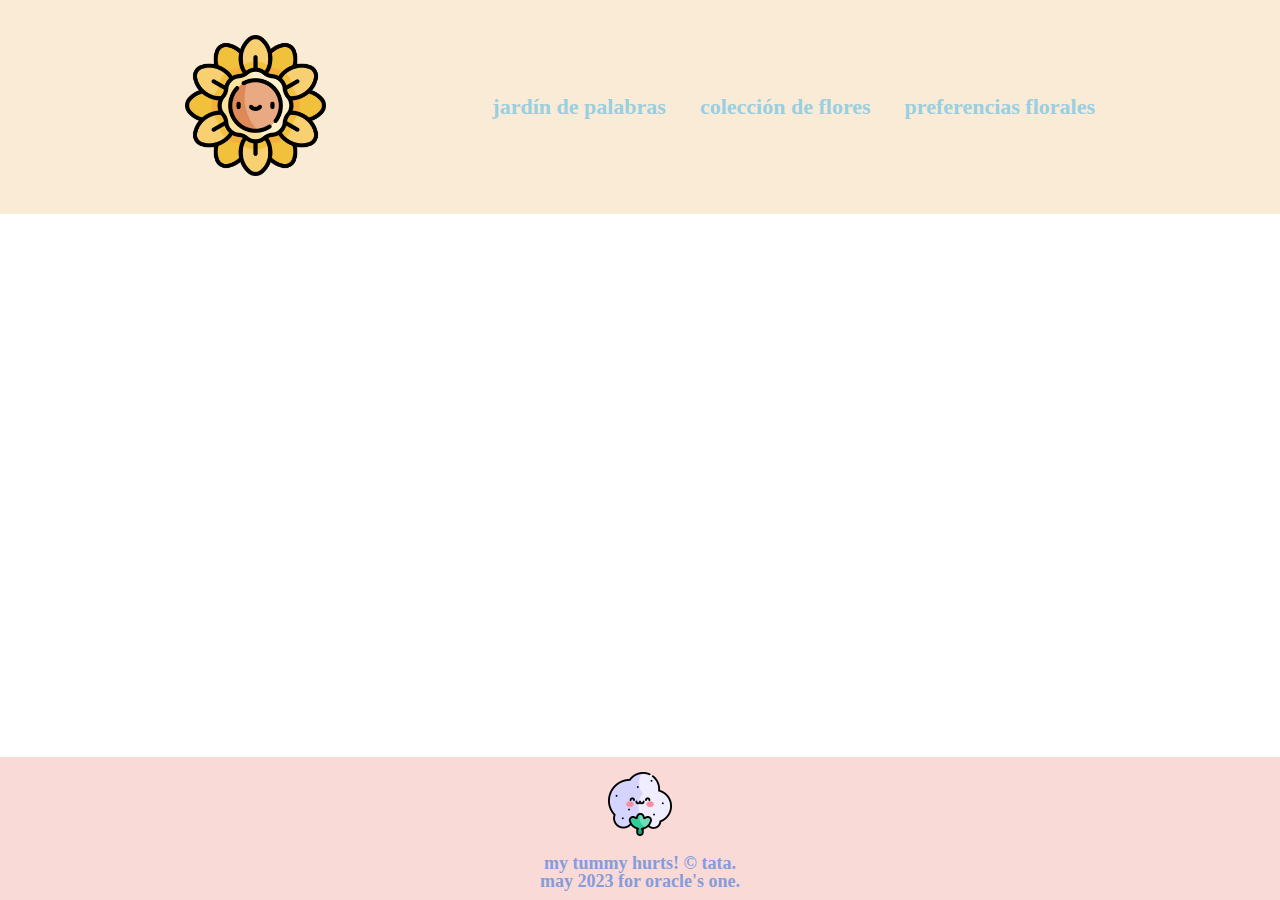
==== pages/flower-selection.html @ 137d4e00 "feat: Update page names and add new page." ====
<!DOCTYPE html>
<html lang="en">
    <head>
        <meta charset="UTF-8">
        <meta http-equiv="X-UA-Compatible" content="IE=edge">
        <meta name="viewport" content="width=device-width, initial-scale=1.0">
        <link rel="stylesheet" href="../styles/reset.css">
        <link rel="stylesheet" href="../styles/style.css">
    <title>Preferencias Florales</title>
</head>
<body>
    <header>
        <div class="box">
            <h1>
                <img id="sunflower" src="../images/sunflower.png" alt="Digital drawing of an adorable sunflower with a shy,
            smiling face in its center, radiating warmth.">
            </h1>
            <nav>
                <ul>
                    <li>
                        <a href="../pages/poetry-corner.html">Jardín de Palabras</a>
                    </li>
                    <li>
                        <a href="../pages/blossom-collection.html">Colección de Flores</a>
                    </li>
                    <li>
                        <a href="../pages/flower-selection.html">Preferencias Florales</a>
                    </li>
                </ul>
            </nav>
        </div>
    </header>
    <footer>
        <img src="../images/cotton.png" alt="Digital drawing of a cotton flower, blushing and nestled in fluffy, 
    cloud-like texture. Its playful smile adds whimsy and charm to the delicate beauty and coziness.">
        <p>My tummy hurts! © Tata.</p>
        <p>May 2023 for Oracle's ONE.</p>
    </footer>
</body>
</html>
---- styles/style.css ----
body {
    background-color: #ffffff;
}

header {
    background-color: #faebd7;
    padding: 20px 0;
}

#sunflower {
    width: 15%;
    height: auto;
}

.box {
    position: relative;
    width: 940px;
    margin: 0 auto;
}

nav {
    position: absolute;
    top: 50%;
    transform: translateY(-50%);
    right: 0;
}

nav li {
    display: inline;
    margin: 15px 15px 15px 15px;
}

nav a {
    color: #99cfe0;
    font-size: 22px;
    font-weight: bold;
    text-decoration: none;
    text-transform: lowercase;
}

nav a:hover {
    color: #86c5da;
}

nav a:active {
    color: #72bcd4;
}

img {
    width: 25%;
    padding: 15px;
}

.flowers {
    width: 940px;
    margin: 0 auto;
    padding: 80px 50px;
    height: 375px;
}

.flowers li {
    display: inline-block;
    text-align: center;
    width: 30%;
    vertical-align: top;
    margin: 0 1.5%;
    padding: 30px 20px;
    box-sizing: border-box;
    height: 100%;
    border-color: #add8e6;
    border-width: 2px;
    border-style: solid;
    border-radius: 10px;
}

.flowers li:hover {
    background-color: #add8e6;
}

.flowers li:hover h2 {
    color: #ffffff;
}

.flowers li:active {
    background-color: #86c5da;
}

.flowers h2 {
    color: #86dac4;
    font-size: 30px;
    font-weight: bold;
    text-transform: lowercase;
}

.song {
    color: #86dac4;
    font-size: 18px;
    font-weight: bold;
    text-transform: lowercase;
    margin: 10px;
}

.flowers li:hover .song {
    color: #ffffff;
}

.flower-description {
    font-weight: bold;
    color: #ffd289;
    text-transform: lowercase;
}

.flowers li:hover .flower-description {
    color: #ffffff;
}

.poem {
    width: 650px;
    margin: 0 auto;
    text-align: center;
    text-transform: lowercase;
}

.poem h2 {
    font-size: 22px;
    font-weight: bolder;
    color: #91c3ff;
}

.poem h3 {
    font-size: 20px;
    font-weight: bolder;
    color: #9791ff;
}

.poem p {
    font-size: 18px;
    font-weight: bold;
    color: #ff9789;
    padding: 15px;
}

.poem img {
    padding-top: 35px;
}

.right-aligned-text {
    text-align: right;
}

.left-aligned-text {
    text-align: left;
}

.title {
    padding: 30px;
}

footer {
    background-color: #fadad7;
    text-align: center;
    position: fixed;
    bottom: 0;
    padding-bottom: 10px;
    width: 100%;
}

footer img {
    width: 5%;
}

footer p {
    color: #869cda;
    font-size: 18px;
    font-weight: bold;
    text-transform: lowercase;
}
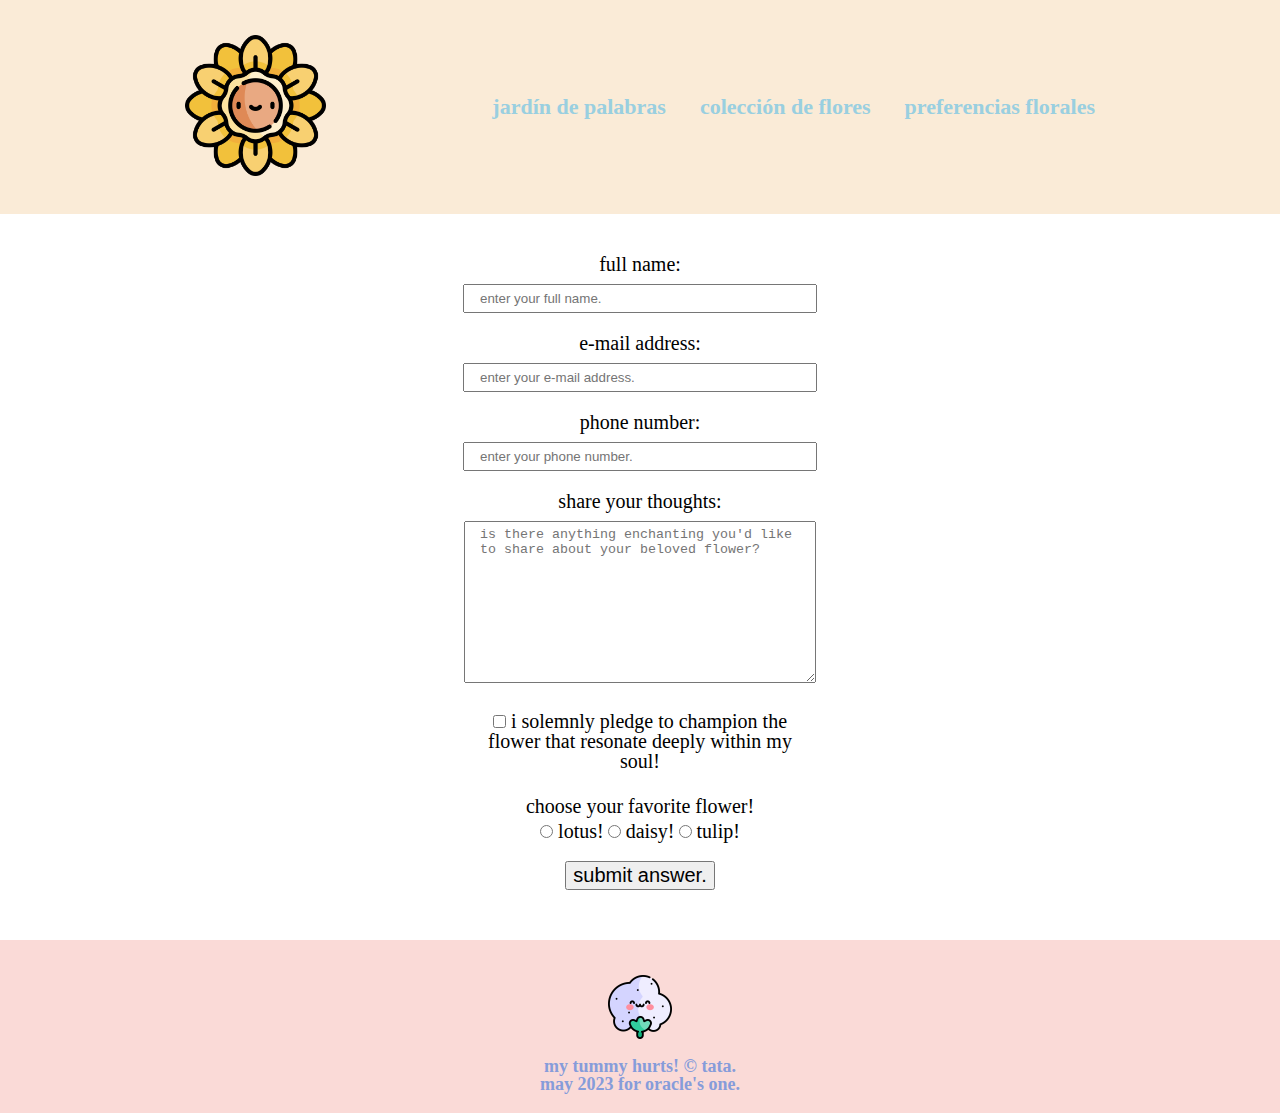
==== commit f49ab322: "feat: Add flower-selection page and initial styling." ====
--- a/pages/flower-selection.html
+++ b/pages/flower-selection.html
@@ -1,13 +1,15 @@
 <!DOCTYPE html>
 <html lang="en">
-    <head>
-        <meta charset="UTF-8">
-        <meta http-equiv="X-UA-Compatible" content="IE=edge">
-        <meta name="viewport" content="width=device-width, initial-scale=1.0">
-        <link rel="stylesheet" href="../styles/reset.css">
-        <link rel="stylesheet" href="../styles/style.css">
+
+<head>
+    <meta charset="UTF-8">
+    <meta http-equiv="X-UA-Compatible" content="IE=edge">
+    <meta name="viewport" content="width=device-width, initial-scale=1.0">
+    <link rel="stylesheet" href="../styles/reset.css">
+    <link rel="stylesheet" href="../styles/style.css">
     <title>Preferencias Florales</title>
 </head>
+
 <body>
     <header>
         <div class="box">
@@ -30,6 +32,45 @@
             </nav>
         </div>
     </header>
+    <main>
+        <div class="form-container">
+            <form action="">
+                <label for="full-name-input">Full Name:</label>
+                <input type="text" name="full-name" id="full-name-input" class="standard-input"
+                    placeholder="Enter your full name.">
+
+                <label for="email-input">E-mail Address:</label>
+                <input type="email" name="email" id="email-input" placeholder="Enter your e-mail address."
+                    class="standard-input">
+
+                <label for="phone-number-input">Phone Number:</label>
+                <input type="tel" name="phone-number" id="phone-number-input" placeholder="Enter your phone number."
+                    class="standard-input">
+
+                <label for="message-input">Share Your Thoughts:</label>
+                <textarea name="message" id="message-input" cols="30" rows="10" class="standard-input"
+                    placeholder="Is there anything enchanting you'd like to share about your beloved flower?"></textarea>
+
+                <label for="favorite-flower-input" class="custom-checkbox-text"><input type="checkbox"
+                        name="favorite-flowers" id="favorite-flower-input" value="favorite-flowers"
+                        class="custom-checkbox">I solemnly pledge to champion the flower that
+                    resonate deeply within my
+                    soul!</label>
+
+                <div id="flowers-radio">
+                    <p>Choose your favorite flower!</p>
+                    <label for="lotus"><input type="radio" name="flower" id="lotus" value="favorite-flower-1"
+                            class="custom-radio">Lotus!</label>
+                    <label for="daisy"><input type="radio" name="flower" id="daisy" value="favorite-flower-2"
+                            class="custom-radio">Daisy!</label>
+                    <label for="tulip"><input type="radio" name="flower" id="tulip" value="favorite-flower-3"
+                            class="custom-radio">Tulip!</label>
+                </div>
+
+                <input type="submit" class="custom-submit" value="Submit answer.">
+            </form>
+        </div>
+    </main>
     <footer>
         <img src="../images/cotton.png" alt="Digital drawing of a cotton flower, blushing and nestled in fluffy, 
     cloud-like texture. Its playful smile adds whimsy and charm to the delicate beauty and coziness.">
@@ -37,4 +78,5 @@
         <p>May 2023 for Oracle's ONE.</p>
     </footer>
 </body>
+
 </html>--- a/styles/style.css
+++ b/styles/style.css
@@ -1,5 +1,6 @@
 body {
     background-color: #ffffff;
+    text-transform: lowercase;
 }
 
 header {
@@ -35,7 +36,6 @@
     font-size: 22px;
     font-weight: bold;
     text-decoration: none;
-    text-transform: lowercase;
 }
 
 nav a:hover {
@@ -50,6 +50,21 @@
     width: 25%;
     padding: 15px;
 }
+
+main {
+    width: 100%;
+    display: flex;
+    justify-content: center;
+    align-items: center;
+    flex-direction: column;
+    text-align: center;
+}
+
+.form-container {
+    width: 50%;
+    margin: 0 auto;
+}
+
 
 .flowers {
     width: 940px;
@@ -89,14 +104,12 @@
     color: #86dac4;
     font-size: 30px;
     font-weight: bold;
-    text-transform: lowercase;
 }
 
 .song {
     color: #86dac4;
     font-size: 18px;
     font-weight: bold;
-    text-transform: lowercase;
     margin: 10px;
 }
 
@@ -107,18 +120,66 @@
 .flower-description {
     font-weight: bold;
     color: #ffd289;
-    text-transform: lowercase;
 }
 
 .flowers li:hover .flower-description {
     color: #ffffff;
 }
 
+form {
+    margin: 40px 0;
+}
+
+form label,
+form p {
+    display: block;
+    font-size: 20px;
+    margin: 0 0 10px;
+}
+
+#flowers-radio {
+    margin: 0 0 10px 0;
+    text-align: center;
+}
+
+#flowers-radio p {
+    margin-bottom: 5px;
+}
+
+#flowers-radio label {
+    display: inline-block;
+    margin: 0;
+    text-align: left;
+}
+
+.standard-input,
+.custom-checkbox-text {
+    display: inline-block;
+    margin: 0 0 20px;
+    padding: 5px 15px;
+    text-transform: lowercase;
+    width: 50%;
+}
+
+.custom-checkbox,
+.custom-radio {
+    margin: 0px 5px 0px 0px;
+}
+
+.custom-submit {
+    margin: 10px 0px 10px 0px;
+    font-size: 20px;
+    text-transform: lowercase;
+}
+
+::placeholder {
+    text-transform: lowercase;
+}
+
 .poem {
     width: 650px;
     margin: 0 auto;
     text-align: center;
-    text-transform: lowercase;
 }
 
 .poem h2 {
@@ -159,10 +220,10 @@
 footer {
     background-color: #fadad7;
     text-align: center;
-    position: fixed;
     bottom: 0;
     padding-bottom: 10px;
     width: 100%;
+    padding: 20px 0;
 }
 
 footer img {
@@ -173,5 +234,4 @@
     color: #869cda;
     font-size: 18px;
     font-weight: bold;
-    text-transform: lowercase;
 }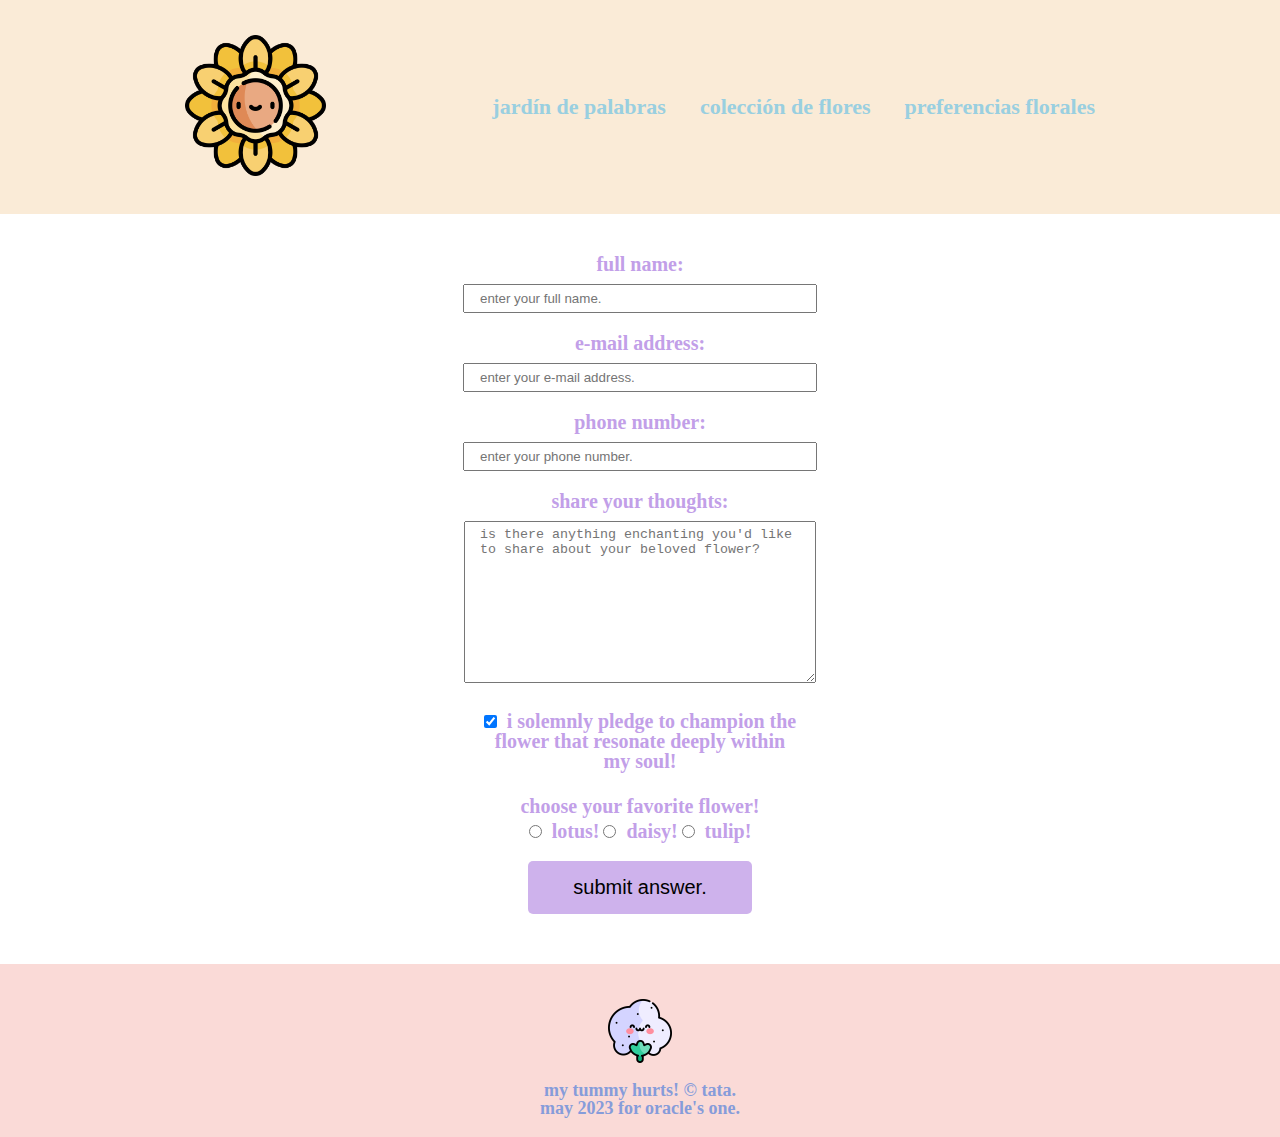
==== commit 9600dc4b: "refactor: Update flower-selection form and styling." ====
--- a/pages/flower-selection.html
+++ b/pages/flower-selection.html
@@ -37,15 +37,15 @@
             <form action="">
                 <label for="full-name-input">Full Name:</label>
                 <input type="text" name="full-name" id="full-name-input" class="standard-input"
-                    placeholder="Enter your full name.">
+                    placeholder="Enter your full name." required>
 
                 <label for="email-input">E-mail Address:</label>
                 <input type="email" name="email" id="email-input" placeholder="Enter your e-mail address."
-                    class="standard-input">
+                    class="standard-input" required>
 
                 <label for="phone-number-input">Phone Number:</label>
                 <input type="tel" name="phone-number" id="phone-number-input" placeholder="Enter your phone number."
-                    class="standard-input">
+                    class="standard-input" required>
 
                 <label for="message-input">Share Your Thoughts:</label>
                 <textarea name="message" id="message-input" cols="30" rows="10" class="standard-input"
@@ -53,18 +53,17 @@
 
                 <label for="favorite-flower-input" class="custom-checkbox-text"><input type="checkbox"
                         name="favorite-flowers" id="favorite-flower-input" value="favorite-flowers"
-                        class="custom-checkbox">I solemnly pledge to champion the flower that
-                    resonate deeply within my
-                    soul!</label>
+                        class="custom-checkbox" checked required>I solemnly pledge to champion the flower that
+                    resonate deeply within my soul!</label>
 
                 <div id="flowers-radio">
                     <p>Choose your favorite flower!</p>
                     <label for="lotus"><input type="radio" name="flower" id="lotus" value="favorite-flower-1"
-                            class="custom-radio">Lotus!</label>
+                            class="custom-radio" required>Lotus!</label>
                     <label for="daisy"><input type="radio" name="flower" id="daisy" value="favorite-flower-2"
-                            class="custom-radio">Daisy!</label>
+                            class="custom-radio" required>Daisy!</label>
                     <label for="tulip"><input type="radio" name="flower" id="tulip" value="favorite-flower-3"
-                            class="custom-radio">Tulip!</label>
+                            class="custom-radio" required>Tulip!</label>
                 </div>
 
                 <input type="submit" class="custom-submit" value="Submit answer.">
--- a/styles/style.css
+++ b/styles/style.css
@@ -135,6 +135,8 @@
     display: block;
     font-size: 20px;
     margin: 0 0 10px;
+    font-weight: bold;
+    color: #c29fe8;
 }
 
 #flowers-radio {
@@ -163,13 +165,28 @@
 
 .custom-checkbox,
 .custom-radio {
-    margin: 0px 5px 0px 0px;
+    margin: 0px 10px 0px 0px;
 }
 
 .custom-submit {
     margin: 10px 0px 10px 0px;
     font-size: 20px;
     text-transform: lowercase;
+    width: 35%;
+    padding: 15px 0;
+    background: #ceb2ec;
+    border: none;
+    border-radius: 5px;
+    transition: 1s background;
+    cursor: pointer;
+}
+
+.custom-submit:hover {
+    background: #a876de;
+}
+
+.custom-submit:active {
+    transform: scale(0.95);
 }
 
 ::placeholder {
@@ -178,7 +195,7 @@
 
 .poem {
     width: 650px;
-    margin: 0 auto;
+    margin: 0 0 20px 0;
     text-align: center;
 }
 
